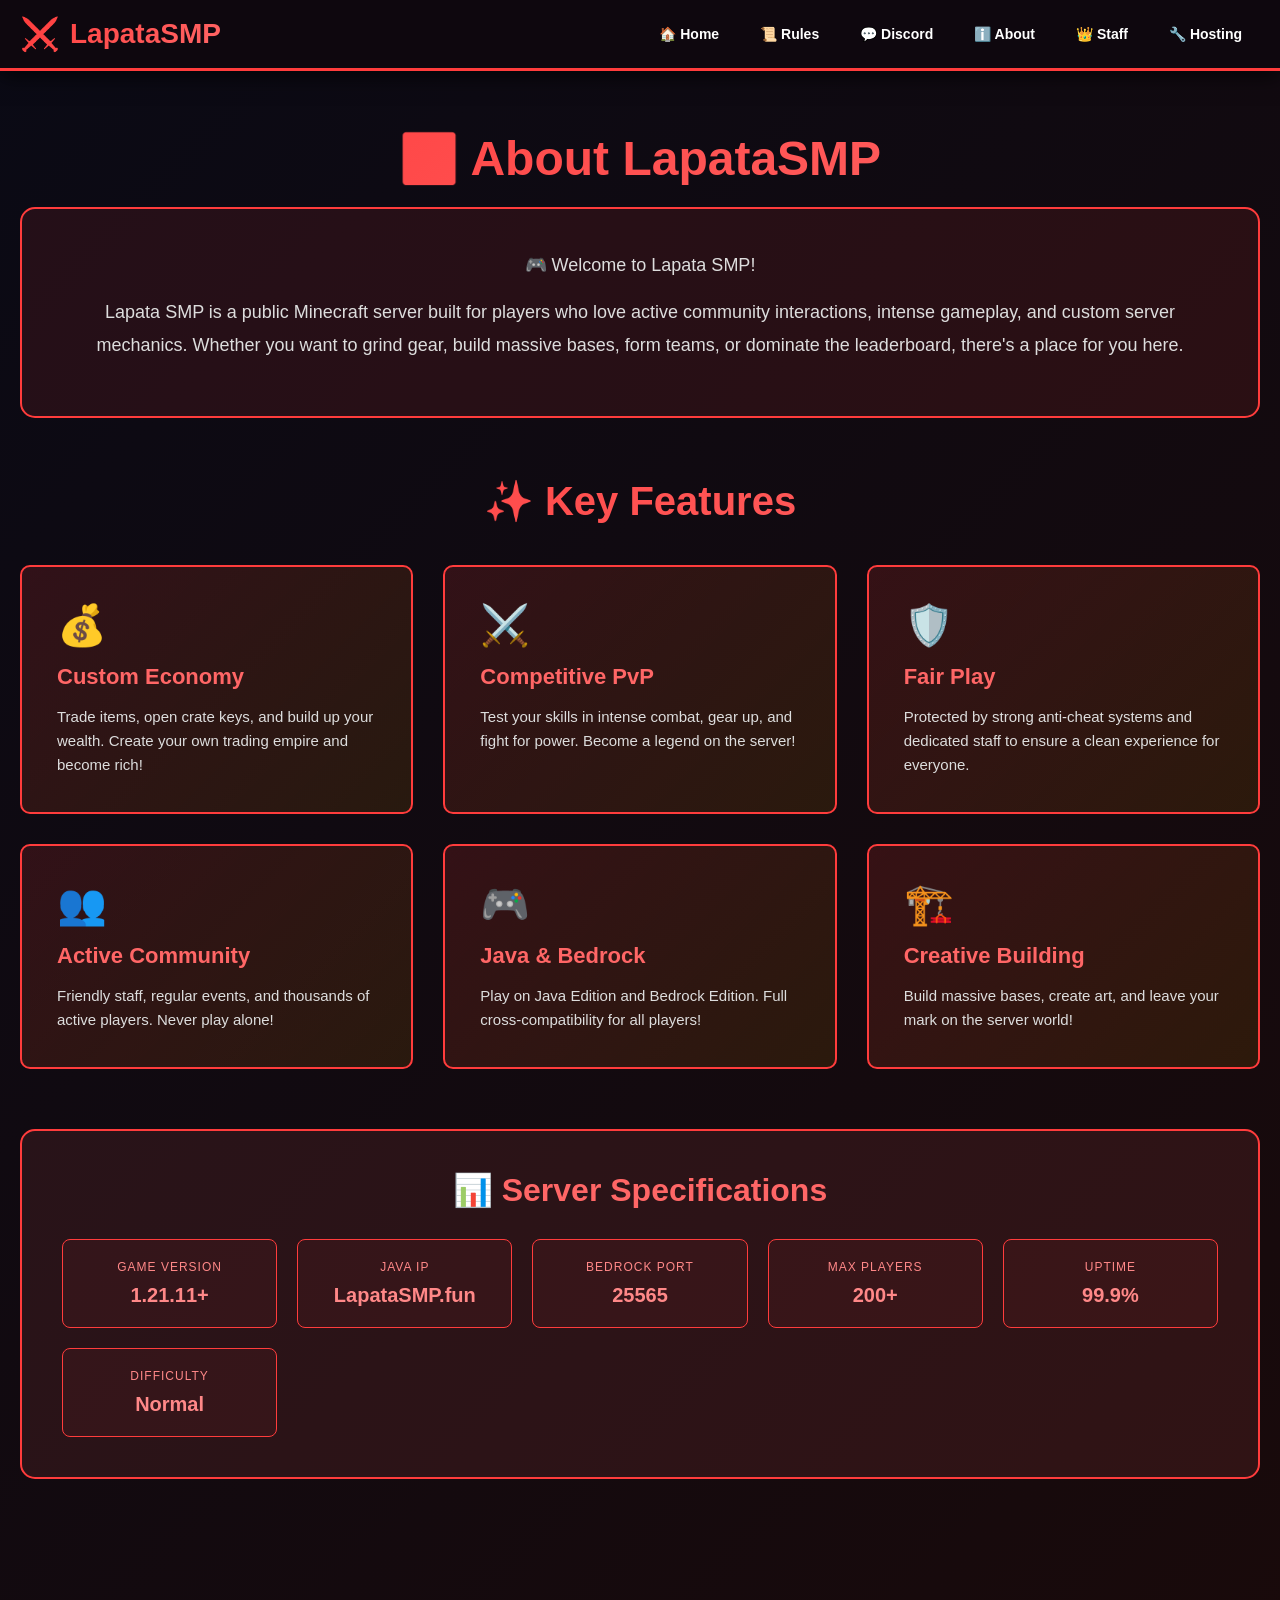
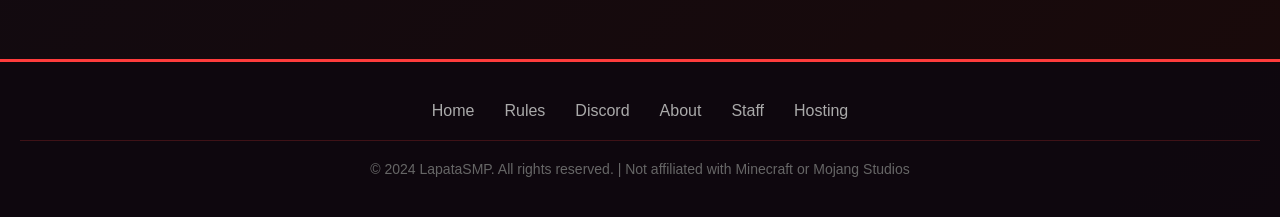
==== about.html @ f49837f4 "Add files via upload" ====
<!DOCTYPE html>
<html lang="en">
<head>
    <meta charset="UTF-8">
    <meta name="viewport" content="width=device-width, initial-scale=1.0">
    <title>About - LapataSMP</title>
    <link rel="stylesheet" href="styles.css">
</head>
<body>
    <!-- Header -->
    <header>
        <div class="header-content">
            <a href="index.html" class="logo">
                <span class="logo-icon">⚔️</span>
                LapataSMP
            </a>
            <nav>
                <a href="index.html">🏠 Home</a>
                <a href="rules.html">📜 Rules</a>
                <a href="discord.html">💬 Discord</a>
                <a href="about.html">ℹ️ About</a>
                <a href="staff.html">👑 Staff</a>
                <a href="hosting.html">🔧 Hosting</a>
            </nav>
        </div>
    </header>

    <!-- Main Content -->
    <div class="container">
        <h1 class="page-title">ℹ️ About LapataSMP</h1>

        <!-- Intro Section -->
        <div class="intro-section">
            <p>🎮 Welcome to Lapata SMP!</p>
            <p>Lapata SMP is a public Minecraft server built for players who love active community interactions, intense gameplay, and custom server mechanics. Whether you want to grind gear, build massive bases, form teams, or dominate the leaderboard, there's a place for you here.</p>
        </div>

        <!-- Features Section -->
        <h2 class="section-title">✨ Key Features</h2>
        
        <div class="features-grid">
            <div class="feature-card">
                <div class="feature-icon">💰</div>
                <div class="feature-title">Custom Economy</div>
                <div class="feature-description">Trade items, open crate keys, and build up your wealth. Create your own trading empire and become rich!</div>
            </div>

            <div class="feature-card">
                <div class="feature-icon">⚔️</div>
                <div class="feature-title">Competitive PvP</div>
                <div class="feature-description">Test your skills in intense combat, gear up, and fight for power. Become a legend on the server!</div>
            </div>

            <div class="feature-card">
                <div class="feature-icon">🛡️</div>
                <div class="feature-title">Fair Play</div>
                <div class="feature-description">Protected by strong anti-cheat systems and dedicated staff to ensure a clean experience for everyone.</div>
            </div>

            <div class="feature-card">
                <div class="feature-icon">👥</div>
                <div class="feature-title">Active Community</div>
                <div class="feature-description">Friendly staff, regular events, and thousands of active players. Never play alone!</div>
            </div>

            <div class="feature-card">
                <div class="feature-icon">🎮</div>
                <div class="feature-title">Java & Bedrock</div>
                <div class="feature-description">Play on Java Edition and Bedrock Edition. Full cross-compatibility for all players!</div>
            </div>

            <div class="feature-card">
                <div class="feature-icon">🏗️</div>
                <div class="feature-title">Creative Building</div>
                <div class="feature-description">Build massive bases, create art, and leave your mark on the server world!</div>
            </div>
        </div>

        <!-- Server Specs -->
        <div class="server-specs">
            <h2>📊 Server Specifications</h2>
            <div class="specs-grid">
                <div class="spec-item">
                    <div class="spec-label">Game Version</div>
                    <div class="spec-value">1.21.11+</div>
                </div>
                <div class="spec-item">
                    <div class="spec-label">Java IP</div>
                    <div class="spec-value">LapataSMP.fun</div>
                </div>
                <div class="spec-item">
                    <div class="spec-label">Bedrock Port</div>
                    <div class="spec-value">25565</div>
                </div>
                <div class="spec-item">
                    <div class="spec-label">Max Players</div>
                    <div class="spec-value">200+</div>
                </div>
                <div class="spec-item">
                    <div class="spec-label">Uptime</div>
                    <div class="spec-value">99.9%</div>
                </div>
                <div class="spec-item">
                    <div class="spec-label">Difficulty</div>
                    <div class="spec-value">Normal</div>
                </div>
            </div>
        </div>
    </div>

    <!-- Footer -->
    <footer>
        <div class="footer-content">
            <div class="footer-links">
                <a href="index.html">Home</a>
                <a href="rules.html">Rules</a>
                <a href="discord.html">Discord</a>
                <a href="about.html">About</a>
                <a href="staff.html">Staff</a>
                <a href="hosting.html">Hosting</a>
            </div>
            <div class="footer-bottom">
                <p>&copy; 2024 LapataSMP. All rights reserved. | Not affiliated with Minecraft or Mojang Studios</p>
            </div>
        </div>
    </footer>
</body>
</html>
---- styles.css ----
/* Global Styles */
* {
    margin: 0;
    padding: 0;
    box-sizing: border-box;
}

body {
    font-family: 'Segoe UI', Tahoma, Geneva, Verdana, sans-serif;
    color: #fff;
    overflow-x: hidden;
    background: linear-gradient(135deg, #0a0a15 0%, #1a0a0a 100%);
    min-height: 100vh;
}

/* SVG Background Animation */
@keyframes float {
    0%, 100% { transform: translateY(0px); }
    50% { transform: translateY(20px); }
}

@keyframes glow {
    0%, 100% { box-shadow: 0 0 20px rgba(255, 60, 60, 0.5); }
    50% { box-shadow: 0 0 40px rgba(255, 60, 60, 0.8); }
}

@keyframes slideIn {
    from {
        opacity: 0;
        transform: translateY(30px);
    }
    to {
        opacity: 1;
        transform: translateY(0);
    }
}

@keyframes fadeIn {
    from { opacity: 0; }
    to { opacity: 1; }
}

@keyframes pulse {
    0%, 100% { transform: scale(1); }
    50% { transform: scale(1.05); }
}

@keyframes slideUp {
    from {
        opacity: 0;
        transform: translateY(30px);
    }
    to {
        opacity: 1;
        transform: translateY(0);
    }
}

/* Header Styles */
header {
    background: rgba(15, 8, 15, 0.98);
    padding: 15px 0;
    border-bottom: 3px solid #ff3c3c;
    position: sticky;
    top: 0;
    z-index: 1000;
    backdrop-filter: blur(10px);
    box-shadow: 0 5px 20px rgba(0, 0, 0, 0.7);
}

.header-content {
    max-width: 1400px;
    margin: 0 auto;
    padding: 0 20px;
    display: flex;
    justify-content: space-between;
    align-items: center;
    flex-wrap: wrap;
    gap: 20px;
}

.logo {
    font-size: 28px;
    font-weight: bold;
    background: linear-gradient(135deg, #ff3c3c, #ff6666);
    -webkit-background-clip: text;
    -webkit-text-fill-color: transparent;
    background-clip: text;
    cursor: pointer;
    transition: all 0.3s ease;
    text-decoration: none;
    display: flex;
    align-items: center;
    gap: 10px;
}

.logo:hover {
    transform: scale(1.05);
    filter: drop-shadow(0 0 10px rgba(255, 60, 60, 0.8));
}

.logo-icon {
    font-size: 32px;
}

nav {
    display: flex;
    gap: 5px;
    flex-wrap: wrap;
    align-items: center;
}

nav a {
    color: #fff;
    text-decoration: none;
    padding: 10px 18px;
    border-radius: 6px;
    transition: all 0.3s ease;
    font-weight: 600;
    font-size: 14px;
    display: flex;
    align-items: center;
    gap: 6px;
}

nav a:hover {
    background: rgba(255, 60, 60, 0.3);
    color: #ffaa00;
    transform: translateY(-2px);
}

/* Hero Section with Minecraft Background */
.hero {
    position: relative;
    min-height: 700px;
    display: flex;
    flex-direction: column;
    align-items: center;
    justify-content: center;
    padding: 40px 20px;
    text-align: center;
    overflow: hidden;
}

.hero::before {
    content: '';
    position: absolute;
    top: 0;
    left: 0;
    right: 0;
    bottom: 0;
    background: url('bg-minecraft.jpg') center/cover;
    background-attachment: fixed;
    z-index: 0;
}

.hero::after {
    content: '';
    position: absolute;
    top: 0;
    left: 0;
    right: 0;
    bottom: 0;
    background: linear-gradient(135deg, rgba(15, 8, 15, 0.75), rgba(25, 12, 12, 0.75));
    z-index: 1;
}

.hero-content {
    position: relative;
    z-index: 2;
    animation: slideIn 0.8s ease;
}

.hero-title {
    font-size: 72px;
    font-weight: bold;
    margin: 20px 0;
    background: linear-gradient(135deg, #ff3c3c, #ff6666, #ff3c3c);
    background-size: 200% 200%;
    -webkit-background-clip: text;
    -webkit-text-fill-color: transparent;
    background-clip: text;
    animation: glow 3s ease-in-out infinite;
    text-shadow: 0 0 30px rgba(255, 60, 60, 0.6);
    letter-spacing: 3px;
    border: 3px solid #ff3c3c;
    padding: 20px 40px;
    border-radius: 10px;
}

.hero-subtitle {
    font-size: 24px;
    color: #ddd;
    margin-bottom: 50px;
    font-weight: 300;
}

.sword-decoration {
    font-size: 64px;
    animation: pulse 2s ease-in-out infinite;
    margin: 0 20px;
}

/* Stats Container */
.stats-container {
    display: grid;
    grid-template-columns: repeat(auto-fit, minmax(250px, 1fr));
    gap: 30px;
    margin: 50px 0;
    max-width: 900px;
}

.stat-box {
    background: rgba(255, 60, 60, 0.15);
    border: 2px solid #ff3c3c;
    padding: 25px;
    border-radius: 10px;
    backdrop-filter: blur(5px);
    transition: all 0.3s ease;
    cursor: pointer;
    animation: slideUp 0.6s ease forwards;
    opacity: 0;
}

.stat-box:nth-child(1) { animation-delay: 0.1s; }
.stat-box:nth-child(2) { animation-delay: 0.2s; }
.stat-box:nth-child(3) { animation-delay: 0.3s; }

.stat-box:hover {
    transform: translateY(-10px);
    background: rgba(255, 60, 60, 0.25);
    box-shadow: 0 10px 30px rgba(255, 60, 60, 0.4);
}

.stat-number {
    font-size: 36px;
    font-weight: bold;
    color: #ff8888;
    margin-bottom: 10px;
}

.stat-label {
    font-size: 14px;
    color: #aaa;
    text-transform: uppercase;
    letter-spacing: 1px;
}

/* Buttons */
.cta-buttons {
    display: flex;
    gap: 20px;
    justify-content: center;
    flex-wrap: wrap;
    margin-top: 40px;
}

.btn {
    padding: 15px 40px;
    border: none;
    border-radius: 8px;
    font-size: 16px;
    font-weight: bold;
    cursor: pointer;
    transition: all 0.3s ease;
    text-decoration: none;
    display: inline-flex;
    align-items: center;
    gap: 10px;
}

.btn-primary {
    background: linear-gradient(135deg, #ff3c3c, #ff6666);
    color: white;
}

.btn-primary:hover {
    transform: translateY(-5px);
    box-shadow: 0 15px 40px rgba(255, 60, 60, 0.6);
}

.btn-secondary {
    background: linear-gradient(135deg, #ff5555, #ffaa00);
    color: white;
}

.btn-secondary:hover {
    transform: translateY(-5px);
    box-shadow: 0 15px 40px rgba(255, 100, 100, 0.6);
}

/* Container */
.container {
    max-width: 1400px;
    margin: 0 auto;
    padding: 60px 20px;
}

/* Section Titles */
.section-title {
    font-size: 40px;
    font-weight: bold;
    text-align: center;
    margin-bottom: 40px;
    background: linear-gradient(135deg, #ff3c3c, #ff6666);
    -webkit-background-clip: text;
    -webkit-text-fill-color: transparent;
    background-clip: text;
}

.page-title {
    font-size: 48px;
    font-weight: bold;
    text-align: center;
    margin-bottom: 20px;
    background: linear-gradient(135deg, #ff3c3c, #ff6666);
    -webkit-background-clip: text;
    -webkit-text-fill-color: transparent;
    background-clip: text;
}

.page-subtitle {
    text-align: center;
    color: #aaa;
    font-size: 18px;
    margin-bottom: 50px;
}

/* Server Info Section */
.server-info-section {
    max-width: 1400px;
    margin: 60px auto;
    padding: 0 20px;
}

.server-details {
    display: grid;
    grid-template-columns: repeat(auto-fit, minmax(300px, 1fr));
    gap: 30px;
    background: rgba(255, 60, 60, 0.1);
    padding: 40px;
    border-radius: 15px;
    border: 2px solid #ff3c3c;
}

.detail-item {
    text-align: center;
}

.detail-label {
    font-size: 14px;
    color: #ff6666;
    text-transform: uppercase;
    letter-spacing: 2px;
    margin-bottom: 10px;
    font-weight: bold;
}

.detail-value {
    font-size: 24px;
    color: #4fffb3;
    font-family: 'Courier New', monospace;
    background: rgba(0, 0, 0, 0.3);
    padding: 15px;
    border-radius: 8px;
    border: 2px solid #4fffb3;
    cursor: pointer;
    transition: all 0.3s ease;
}

.detail-value:hover {
    background: rgba(79, 255, 179, 0.1);
    transform: scale(1.05);
}

/* Rules Grid */
.rules-grid {
    display: grid;
    grid-template-columns: repeat(auto-fit, minmax(350px, 1fr));
    gap: 25px;
}

.rule-card {
    background: linear-gradient(135deg, rgba(255, 100, 100, 0.15), rgba(255, 100, 100, 0.05));
    border: 2px solid #ff3c3c;
    padding: 30px;
    border-radius: 10px;
    transition: all 0.3s ease;
    animation: slideUp 0.6s ease forwards;
    opacity: 0;
}

.rule-card:nth-child(1) { animation-delay: 0.1s; }
.rule-card:nth-child(2) { animation-delay: 0.2s; }
.rule-card:nth-child(3) { animation-delay: 0.3s; }
.rule-card:nth-child(4) { animation-delay: 0.4s; }
.rule-card:nth-child(5) { animation-delay: 0.5s; }
.rule-card:nth-child(6) { animation-delay: 0.6s; }
.rule-card:nth-child(7) { animation-delay: 0.7s; }
.rule-card:nth-child(8) { animation-delay: 0.8s; }

.rule-card:hover {
    transform: translateY(-10px);
    background: linear-gradient(135deg, rgba(255, 100, 100, 0.25), rgba(255, 100, 100, 0.15));
    box-shadow: 0 15px 40px rgba(255, 60, 60, 0.3);
    border-color: #ff6666;
}

.rule-icon {
    font-size: 32px;
    margin-bottom: 15px;
}

.rule-title {
    font-size: 22px;
    font-weight: bold;
    color: #ff6666;
    margin-bottom: 15px;
}

.rule-description {
    color: #ddd;
    line-height: 1.6;
    font-size: 15px;
}

/* About Styles */
.about-container {
    animation: slideIn 0.8s ease;
}

.intro-section {
    background: rgba(255, 60, 60, 0.1);
    border: 2px solid #ff3c3c;
    padding: 40px;
    border-radius: 15px;
    margin-bottom: 60px;
    text-align: center;
    animation: slideUp 0.6s ease;
}

.intro-section p {
    font-size: 18px;
    line-height: 1.8;
    color: #ddd;
    margin-bottom: 15px;
}

.features-grid {
    display: grid;
    grid-template-columns: repeat(auto-fit, minmax(300px, 1fr));
    gap: 30px;
    margin-bottom: 60px;
}

.feature-card {
    background: linear-gradient(135deg, rgba(255, 60, 60, 0.15), rgba(255, 170, 0, 0.1));
    border: 2px solid #ff3c3c;
    padding: 35px;
    border-radius: 10px;
    transition: all 0.3s ease;
    animation: slideUp 0.6s ease forwards;
    opacity: 0;
}

.feature-card:nth-child(1) { animation-delay: 0.1s; }
.feature-card:nth-child(2) { animation-delay: 0.2s; }
.feature-card:nth-child(3) { animation-delay: 0.3s; }
.feature-card:nth-child(4) { animation-delay: 0.4s; }
.feature-card:nth-child(5) { animation-delay: 0.5s; }
.feature-card:nth-child(6) { animation-delay: 0.6s; }

.feature-card:hover {
    transform: translateY(-10px);
    background: linear-gradient(135deg, rgba(255, 60, 60, 0.25), rgba(255, 170, 0, 0.15));
    box-shadow: 0 15px 40px rgba(255, 60, 60, 0.3);
}

.feature-icon {
    font-size: 40px;
    margin-bottom: 15px;
}

.feature-title {
    font-size: 22px;
    font-weight: bold;
    color: #ff6666;
    margin-bottom: 15px;
}

.feature-description {
    color: #ddd;
    line-height: 1.6;
    font-size: 15px;
}

/* Server Specs */
.server-specs {
    background: rgba(255, 100, 100, 0.1);
    border: 2px solid #ff3c3c;
    padding: 40px;
    border-radius: 15px;
    margin-bottom: 60px;
}

.server-specs h2 {
    font-size: 32px;
    color: #ff6666;
    margin-bottom: 30px;
    text-align: center;
}

.specs-grid {
    display: grid;
    grid-template-columns: repeat(auto-fit, minmax(200px, 1fr));
    gap: 20px;
}

.spec-item {
    background: rgba(255, 60, 60, 0.05);
    border: 1px solid #ff3c3c;
    padding: 20px;
    border-radius: 8px;
    text-align: center;
}

.spec-label {
    color: #ff8888;
    font-size: 12px;
    text-transform: uppercase;
    letter-spacing: 1px;
    margin-bottom: 10px;
}

.spec-value {
    color: #ff8888;
    font-size: 20px;
    font-weight: bold;
}

/* Discord Styles */
.discord-content {
    display: grid;
    grid-template-columns: 1fr 1fr;
    gap: 40px;
    align-items: center;
}

.discord-info {
    animation: slideIn 0.6s ease;
}

.discord-info h2 {
    font-size: 32px;
    margin-bottom: 20px;
    color: #ff6666;
}

.discord-info p {
    color: #ddd;
    line-height: 1.8;
    margin-bottom: 15px;
    font-size: 16px;
}

.benefits-list {
    margin: 30px 0;
}

.benefit-item {
    display: flex;
    align-items: center;
    gap: 15px;
    margin-bottom: 15px;
    padding: 12px;
    background: rgba(255, 60, 60, 0.1);
    border-radius: 8px;
    border-left: 3px solid #ff3c3c;
}

.benefit-icon {
    font-size: 24px;
}

.benefit-text {
    color: #ddd;
}

.discord-btn {
    background: linear-gradient(135deg, #ff3c3c, #ff6666);
    color: white;
    border: none;
    padding: 18px 50px;
    border-radius: 8px;
    font-size: 18px;
    font-weight: bold;
    cursor: pointer;
    transition: all 0.3s ease;
    display: inline-block;
    margin-top: 20px;
    text-decoration: none;
}

.discord-btn:hover {
    transform: translateY(-5px);
    box-shadow: 0 15px 40px rgba(255, 60, 60, 0.6);
}

.discord-widget {
    animation: slideIn 0.6s ease;
    text-align: center;
}

.widget-container {
    background: rgba(255, 60, 60, 0.15);
    border: 2px solid #ff3c3c;
    border-radius: 10px;
    padding: 20px;
    overflow: hidden;
}

iframe {
    border-radius: 8px;
    border: none;
}

/* Staff Styles */
.staff-grid {
    display: grid;
    grid-template-columns: repeat(auto-fit, minmax(260px, 1fr));
    gap: 25px;
    margin-top: 40px;
}

.staff-card {
    background: linear-gradient(135deg, rgba(255, 100, 100, 0.2), rgba(255, 100, 100, 0.1));
    border: 2px solid #ff3c3c;
    padding: 25px;
    border-radius: 10px;
    text-align: center;
    transition: all 0.3s ease;
    animation: slideUp 0.6s ease forwards;
    opacity: 0;
}

.staff-card:hover {
    transform: translateY(-10px) scale(1.05);
    box-shadow: 0 15px 40px rgba(255, 60, 60, 0.4);
    background: linear-gradient(135deg, rgba(255, 100, 100, 0.4), rgba(255, 100, 100, 0.2));
    border-color: #ff6666;
}

.staff-avatar {
    width: 100px;
    height: 100px;
    background: linear-gradient(135deg, #ff3c3c, #ffaa00);
    border-radius: 50%;
    margin: 0 auto 20px;
    display: flex;
    align-items: center;
    justify-content: center;
    font-size: 45px;
    font-weight: bold;
    border: 3px solid #ff3c3c;
    transition: all 0.3s ease;
}

.staff-card:hover .staff-avatar {
    transform: scale(1.1);
    box-shadow: 0 0 30px rgba(255, 60, 60, 0.6);
}

.staff-name {
    font-size: 20px;
    font-weight: bold;
    margin-bottom: 10px;
    color: #fff;
}

.staff-rank {
    color: #ff8888;
    font-weight: bold;
    font-size: 14px;
    margin-bottom: 15px;
    padding: 8px 15px;
    background: rgba(255, 100, 100, 0.2);
    border-radius: 20px;
    display: inline-block;
    text-transform: uppercase;
    letter-spacing: 1px;
}

.staff-desc {
    color: #aaa;
    font-size: 13px;
    line-height: 1.5;
}

.staff-section {
    margin-bottom: 60px;
}

.staff-section .section-title {
    font-size: 28px;
    margin: 40px 0 30px 0;
    text-align: center;
    padding-bottom: 15px;
    border-bottom: 2px solid #ff3c3c;
}

/* Coming Soon Styles */
.coming-soon {
    min-height: calc(100vh - 200px);
    display: flex;
    align-items: center;
    justify-content: center;
    padding: 40px 20px;
    text-align: center;
}

.coming-soon-content {
    animation: slideUp 0.8s ease;
}

.coming-soon-icon {
    font-size: 120px;
    margin-bottom: 30px;
    animation: float 3s ease-in-out infinite;
}

.coming-soon-title {
    font-size: 64px;
    font-weight: bold;
    margin-bottom: 20px;
    background: linear-gradient(135deg, #ff3c3c, #ff6666);
    -webkit-background-clip: text;
    -webkit-text-fill-color: transparent;
    background-clip: text;
    animation: pulse 2s ease-in-out infinite;
}

.coming-soon-subtitle {
    font-size: 28px;
    color: #aaa;
    margin-bottom: 40px;
    font-weight: 300;
}

.coming-soon-text {
    color: #ddd;
    font-size: 18px;
    margin-bottom: 20px;
    max-width: 600px;
    margin-left: auto;
    margin-right: auto;
    line-height: 1.8;
}

.loading-dots {
    font-size: 20px;
    margin-top: 30px;
    letter-spacing: 8px;
}

.dot {
    display: inline-block;
    animation: blink 1.4s ease-in-out infinite;
}

.dot:nth-child(1) { animation-delay: 0s; }
.dot:nth-child(2) { animation-delay: 0.2s; }
.dot:nth-child(3) { animation-delay: 0.4s; }

@keyframes blink {
    0%, 60%, 100% { opacity: 0.3; }
    30% { opacity: 1; }
}

.cta-section {
    margin-top: 50px;
    padding-top: 50px;
    border-top: 2px solid rgba(255, 60, 60, 0.2);
}

.cta-text {
    color: #aaa;
    font-size: 16px;
    margin-bottom: 25px;
}

.cta-links {
    display: flex;
    gap: 20px;
    justify-content: center;
    flex-wrap: wrap;
}

.cta-link {
    background: linear-gradient(135deg, #ff3c3c, #ff6666);
    color: white;
    padding: 12px 30px;
    border-radius: 8px;
    text-decoration: none;
    transition: all 0.3s ease;
    font-weight: bold;
}

.cta-link:hover {
    transform: translateY(-3px);
    box-shadow: 0 10px 30px rgba(255, 60, 60, 0.5);
}

/* Footer */
footer {
    background: rgba(15, 8, 15, 0.98);
    border-top: 3px solid #ff3c3c;
    padding: 40px 20px;
    text-align: center;
    margin-top: 60px;
}

.footer-content {
    max-width: 1400px;
    margin: 0 auto;
}

.footer-links {
    display: flex;
    gap: 30px;
    justify-content: center;
    flex-wrap: wrap;
    margin-bottom: 20px;
}

.footer-links a {
    color: #aaa;
    text-decoration: none;
    transition: all 0.3s ease;
}

.footer-links a:hover {
    color: #ffaa00;
}

.footer-bottom {
    color: #666;
    font-size: 14px;
    border-top: 1px solid rgba(255, 60, 60, 0.2);
    padding-top: 20px;
}

/* Responsive Design */
@media (max-width: 768px) {
    .hero-title {
        font-size: 40px;
    }

    .page-title {
        font-size: 32px;
    }

    .section-title {
        font-size: 28px;
    }

    .sword-decoration {
        font-size: 40px;
        margin: 0 10px;
    }

    .stats-container {
        grid-template-columns: 1fr;
    }

    .rules-grid {
        grid-template-columns: 1fr;
    }

    .features-grid {
        grid-template-columns: 1fr;
    }

    .discord-content {
        grid-template-columns: 1fr;
    }

    .staff-grid {
        grid-template-columns: repeat(auto-fit, minmax(200px, 1fr));
    }

    nav {
        width: 100%;
        justify-content: center;
    }

    .header-content {
        flex-direction: column;
        gap: 15px;
    }

    .server-details {
        padding: 20px;
    }

    .server-specs {
        padding: 20px;
    }
}
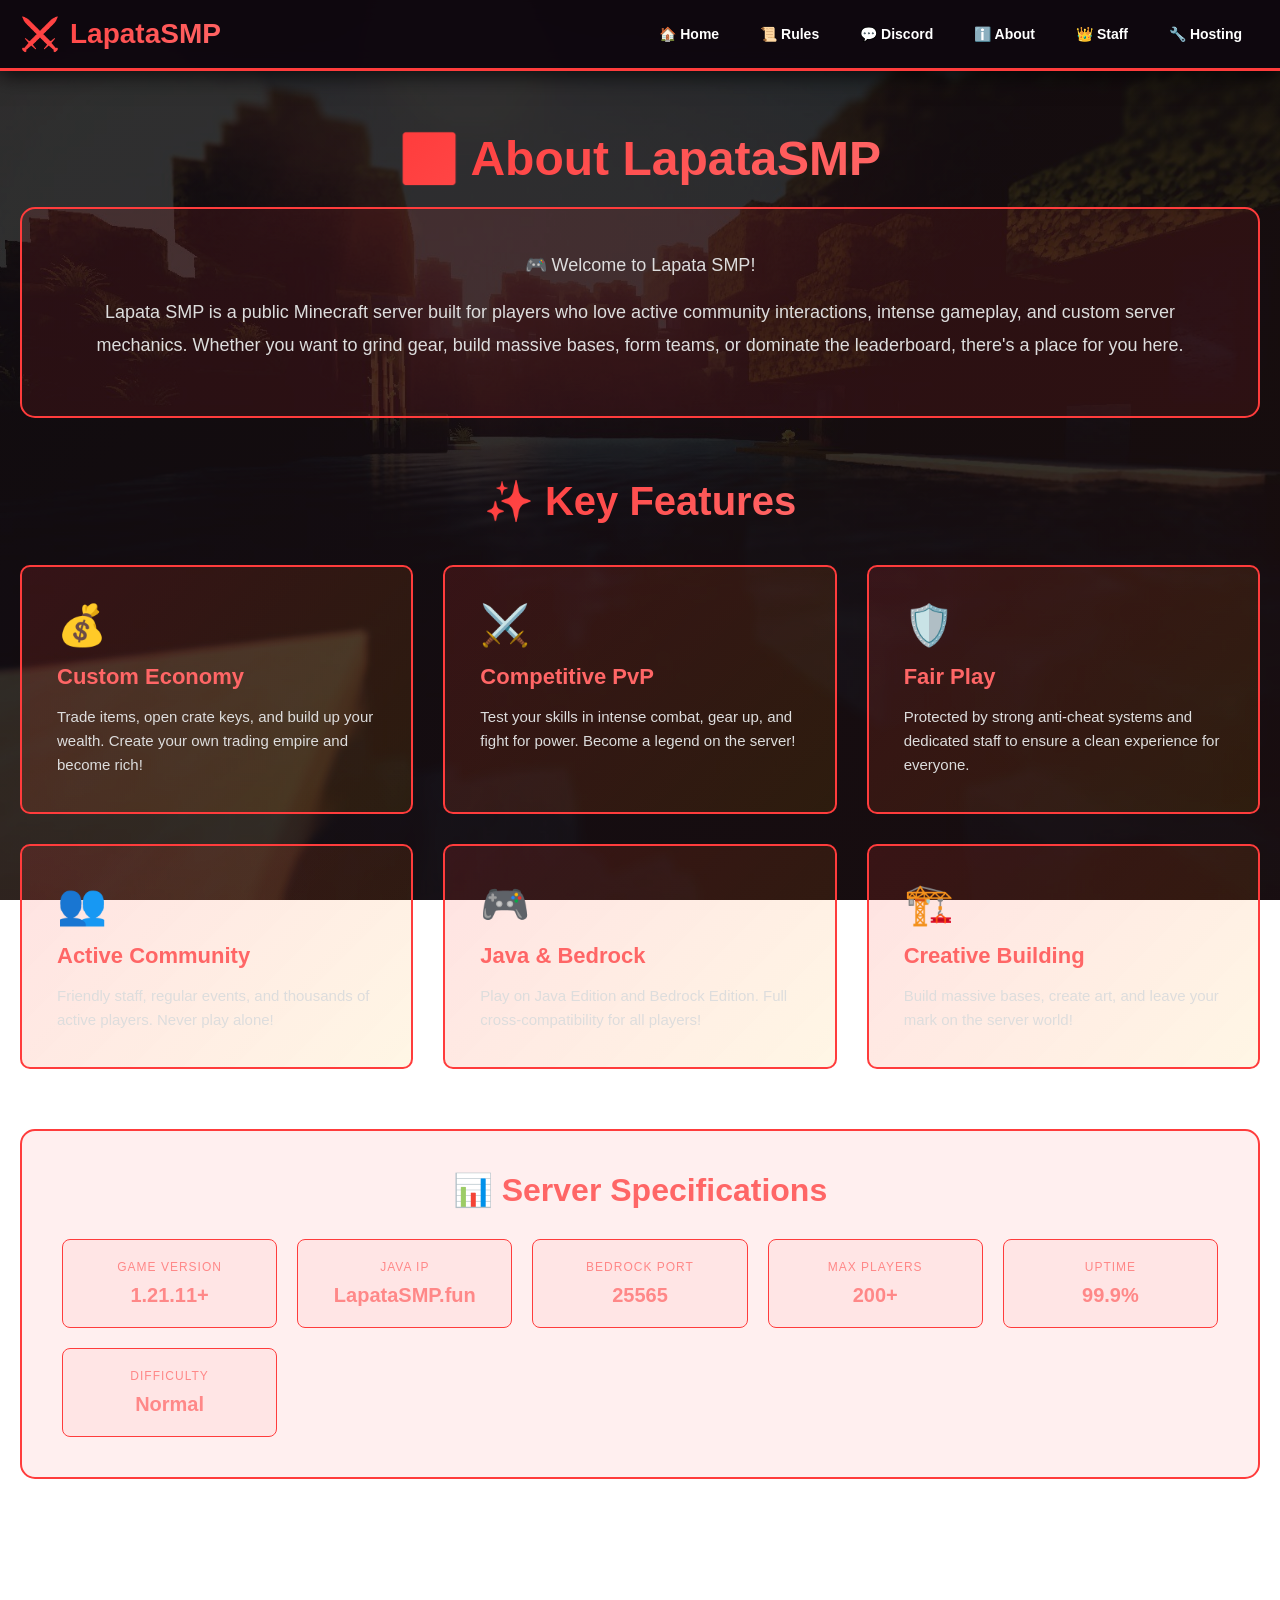
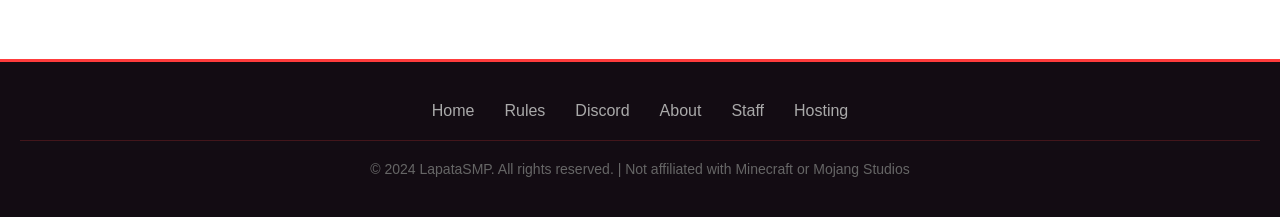
==== commit 0d4b9d5f: "Add files via upload" ====
--- a/about.html
+++ b/about.html
@@ -26,7 +26,7 @@
     </header>
 
     <!-- Main Content -->
-    <div class="container">
+    <div class="container" style="display: flex; flex-direction: column; align-items: center;">
         <h1 class="page-title">ℹ️ About LapataSMP</h1>
 
         <!-- Intro Section -->
--- a/styles.css
+++ b/styles.css
@@ -9,8 +9,21 @@
     font-family: 'Segoe UI', Tahoma, Geneva, Verdana, sans-serif;
     color: #fff;
     overflow-x: hidden;
-    background: linear-gradient(135deg, #0a0a15 0%, #1a0a0a 100%);
+    background: url('bg-minecraft.jpg') center/cover fixed;
+    background-attachment: fixed;
     min-height: 100vh;
+}
+
+body::before {
+    content: '';
+    position: fixed;
+    top: 0;
+    left: 0;
+    right: 0;
+    bottom: 0;
+    background: linear-gradient(135deg, rgba(15, 10, 15, 0.85), rgba(25, 12, 12, 0.85));
+    z-index: -1;
+    pointer-events: none;
 }
 
 /* SVG Background Animation */
@@ -63,7 +76,7 @@
     border-bottom: 3px solid #ff3c3c;
     position: sticky;
     top: 0;
-    z-index: 1000;
+    z-index: 1001;
     backdrop-filter: blur(10px);
     box-shadow: 0 5px 20px rgba(0, 0, 0, 0.7);
 }
@@ -294,6 +307,8 @@
     max-width: 1400px;
     margin: 0 auto;
     padding: 60px 20px;
+    position: relative;
+    z-index: 1;
 }
 
 /* Section Titles */
@@ -331,6 +346,8 @@
     max-width: 1400px;
     margin: 60px auto;
     padding: 0 20px;
+    position: relative;
+    z-index: 1;
 }
 
 .server-details {
@@ -341,6 +358,9 @@
     padding: 40px;
     border-radius: 15px;
     border: 2px solid #ff3c3c;
+    width: 100%;
+    max-width: 1400px;
+    margin: 0 auto;
 }
 
 .detail-item {
@@ -378,6 +398,9 @@
     display: grid;
     grid-template-columns: repeat(auto-fit, minmax(350px, 1fr));
     gap: 25px;
+    width: 100%;
+    max-width: 1400px;
+    margin: 0 auto;
 }
 
 .rule-card {
@@ -427,6 +450,8 @@
 /* About Styles */
 .about-container {
     animation: slideIn 0.8s ease;
+    position: relative;
+    z-index: 1;
 }
 
 .intro-section {
@@ -437,6 +462,10 @@
     margin-bottom: 60px;
     text-align: center;
     animation: slideUp 0.6s ease;
+    width: 100%;
+    max-width: 1400px;
+    margin-left: auto;
+    margin-right: auto;
 }
 
 .intro-section p {
@@ -451,6 +480,10 @@
     grid-template-columns: repeat(auto-fit, minmax(300px, 1fr));
     gap: 30px;
     margin-bottom: 60px;
+    width: 100%;
+    max-width: 1400px;
+    margin-left: auto;
+    margin-right: auto;
 }
 
 .feature-card {
@@ -501,6 +534,10 @@
     padding: 40px;
     border-radius: 15px;
     margin-bottom: 60px;
+    width: 100%;
+    max-width: 1400px;
+    margin-left: auto;
+    margin-right: auto;
 }
 
 .server-specs h2 {
@@ -544,6 +581,9 @@
     grid-template-columns: 1fr 1fr;
     gap: 40px;
     align-items: center;
+    width: 100%;
+    max-width: 1400px;
+    margin: 0 auto;
 }
 
 .discord-info {
@@ -630,6 +670,10 @@
     grid-template-columns: repeat(auto-fit, minmax(260px, 1fr));
     gap: 25px;
     margin-top: 40px;
+    width: 100%;
+    max-width: 1400px;
+    margin-left: auto;
+    margin-right: auto;
 }
 
 .staff-card {
@@ -817,6 +861,8 @@
     padding: 40px 20px;
     text-align: center;
     margin-top: 60px;
+    position: relative;
+    z-index: 10;
 }
 
 .footer-content {
